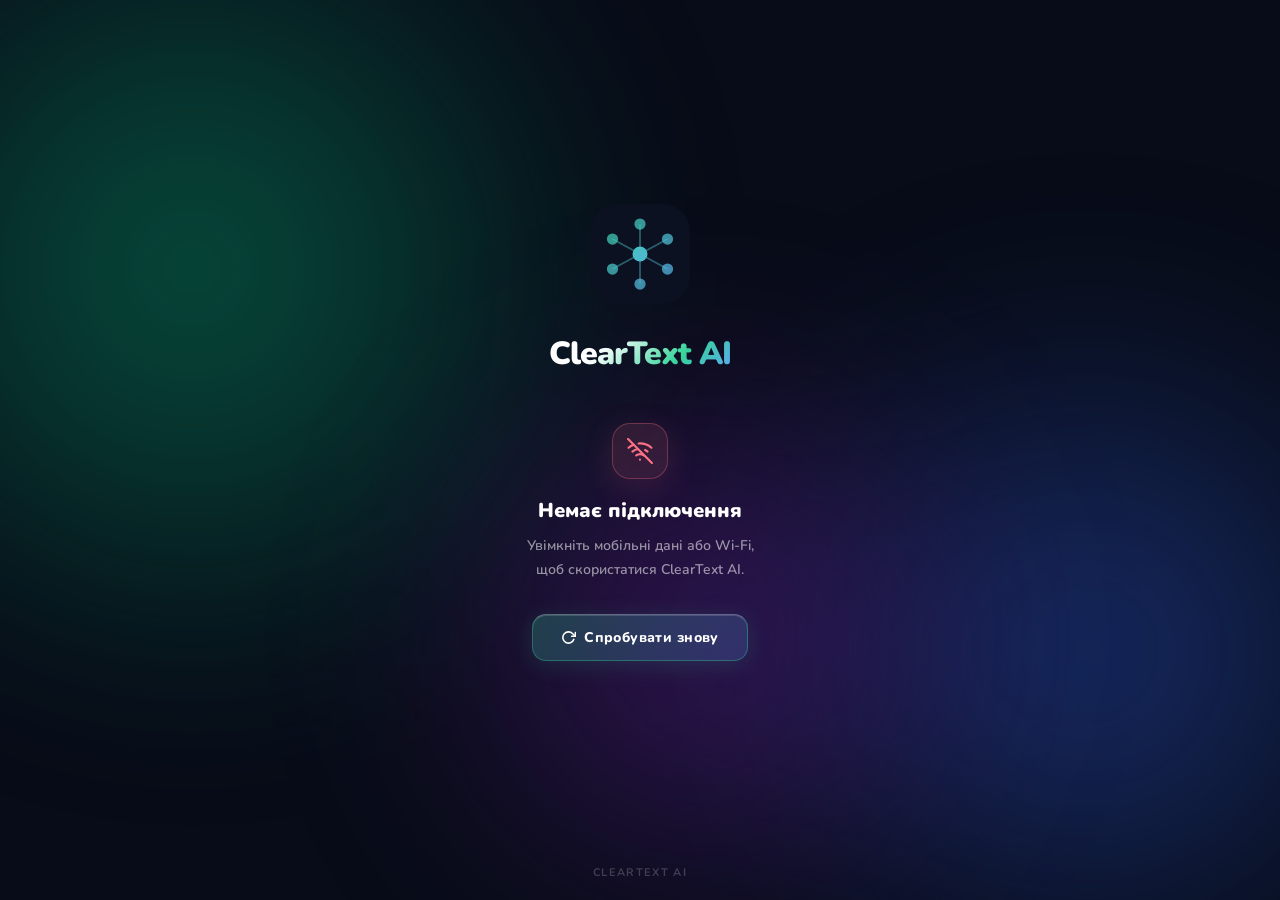
==== offline.html @ 0c7cde72 "Add files via upload" ====
<!DOCTYPE html>
<html lang="uk">
<head>
<meta charset="UTF-8">
<meta name="viewport" content="width=device-width, initial-scale=1.0, viewport-fit=cover">
<meta name="apple-mobile-web-app-capable" content="yes">
<meta name="mobile-web-app-capable" content="yes">
<meta name="apple-mobile-web-app-status-bar-style" content="black-translucent">
<meta name="theme-color" content="#080c18">
<title>ClearText AI — Офлайн</title>
<link href="https://fonts.googleapis.com/css2?family=Nunito:wght@400;600;700;800;900&display=swap" rel="stylesheet">
<style>
*, *::before, *::after { box-sizing: border-box; margin: 0; padding: 0; }

:root {
  --safe-top: env(safe-area-inset-top, 0px);
  --safe-bottom: env(safe-area-inset-bottom, 0px);
}

html, body {
  height: 100%;
  height: 100dvh;
}

body {
  font-family: 'Nunito', sans-serif;
  background: #080c18;
  color: #fff;
  min-height: 100dvh;
  overflow: hidden;
  position: relative;
  display: flex;
  flex-direction: column;
  align-items: center;
  justify-content: center;
}

/* Animated background orbs */
.bg-mesh { position: fixed; inset: 0; z-index: 0; pointer-events: none; overflow: hidden; }
.bg-orb { position: absolute; border-radius: 50%; filter: blur(90px); }
.bg-orb:nth-child(1) {
  width: 70vw; height: 70vw;
  background: radial-gradient(circle, #065f46, transparent 70%);
  top: -20%; left: -20%; opacity: 0.85;
  animation: o1 22s ease-in-out infinite alternate;
}
.bg-orb:nth-child(2) {
  width: 60vw; height: 60vw;
  background: radial-gradient(circle, #1e3a8a, transparent 70%);
  bottom: -15%; right: -15%; opacity: 0.75;
  animation: o2 18s ease-in-out infinite alternate;
}
.bg-orb:nth-child(3) {
  width: 50vw; height: 50vw;
  background: radial-gradient(circle, #581c87, transparent 70%);
  top: 35%; left: 30%; opacity: 0.6;
  animation: o1 14s ease-in-out infinite alternate-reverse;
}
@keyframes o1 { 0%{transform:translate(0,0) scale(1)} 100%{transform:translate(5vw,-4vh) scale(1.08)} }
@keyframes o2 { 0%{transform:translate(0,0) scale(1)} 100%{transform:translate(-4vw,5vh) scale(0.92)} }

/* Main content */
.content {
  position: relative;
  z-index: 10;
  display: flex;
  flex-direction: column;
  align-items: center;
  justify-content: center;
  flex: 1;
  padding: calc(var(--safe-top) + 24px) 32px calc(var(--safe-bottom) + 24px);
  text-align: center;
  animation: fadeIn 0.8s ease forwards;
}

@keyframes fadeIn {
  from { opacity: 0; transform: translateY(16px); }
  to   { opacity: 1; transform: translateY(0); }
}

/* Logo */
.logo-wrap {
  width: 100px; height: 100px;
  margin: 0 auto 28px;
  animation: pulse 3s ease-in-out infinite;
}
@keyframes pulse {
  0%, 100% { transform: scale(1); filter: drop-shadow(0 0 20px rgba(52,211,153,0.4)); }
  50%       { transform: scale(1.04); filter: drop-shadow(0 0 36px rgba(52,211,153,0.7)); }
}

.app-name {
  font-size: 32px;
  font-weight: 900;
  letter-spacing: -0.03em;
  background: linear-gradient(135deg, #fff 30%, #34d399 70%, #60a5fa);
  -webkit-background-clip: text;
  -webkit-text-fill-color: transparent;
  background-clip: text;
  margin-bottom: 48px;
}

/* Offline icon */
.offline-icon {
  width: 56px; height: 56px;
  background: rgba(251,113,133,0.12);
  border: 1px solid rgba(251,113,133,0.3);
  border-radius: 18px;
  display: flex; align-items: center; justify-content: center;
  margin: 0 auto 18px;
  box-shadow: 0 8px 32px rgba(251,113,133,0.15);
}

.offline-title {
  font-size: 20px;
  font-weight: 900;
  color: #fff;
  margin-bottom: 10px;
}

.offline-text {
  font-size: 14px;
  font-weight: 600;
  color: rgba(255,255,255,0.55);
  line-height: 1.7;
  max-width: 280px;
  margin: 0 auto 32px;
}

/* Retry button */
.btn-retry {
  display: inline-flex;
  align-items: center;
  gap: 8px;
  padding: 13px 28px;
  background: linear-gradient(135deg, rgba(52,211,153,0.25), rgba(96,165,250,0.2));
  border: 1px solid rgba(52,211,153,0.35);
  border-top: 1px solid rgba(255,255,255,0.25);
  border-radius: 14px;
  color: #fff;
  font-family: 'Nunito', sans-serif;
  font-size: 14px;
  font-weight: 800;
  cursor: pointer;
  letter-spacing: 0.03em;
  backdrop-filter: blur(20px);
  box-shadow: 0 4px 24px rgba(52,211,153,0.15), inset 0 1px 0 rgba(255,255,255,0.15);
  transition: all 0.2s;
  text-decoration: none;
}
.btn-retry:hover { transform: translateY(-1px); box-shadow: 0 8px 32px rgba(52,211,153,0.25); }
.btn-retry:active { transform: scale(0.97); }

/* Footer */
.footer {
  position: relative;
  z-index: 10;
  padding-bottom: calc(var(--safe-bottom) + 20px);
  font-size: 11px;
  font-weight: 700;
  letter-spacing: 0.12em;
  text-transform: uppercase;
  color: rgba(255,255,255,0.2);
}
</style>
</head>
<body>

<div class="bg-mesh">
  <div class="bg-orb"></div>
  <div class="bg-orb"></div>
  <div class="bg-orb"></div>
</div>

<div class="content">

  <!-- Logo -->
  <div class="logo-wrap">
    <svg width="100" height="100" viewBox="0 0 80 80" fill="none" xmlns="http://www.w3.org/2000/svg">
      <defs>
        <linearGradient id="lg" x1="0" y1="0" x2="80" y2="80" gradientUnits="userSpaceOnUse">
          <stop offset="0%" stop-color="#34d399"/>
          <stop offset="100%" stop-color="#60a5fa"/>
        </linearGradient>
      </defs>
      <rect width="80" height="80" rx="22" fill="#0b1120"/>
      <circle cx="40" cy="40" r="6"   fill="url(#lg)"/>
      <circle cx="40" cy="16"  r="4.5" fill="url(#lg)" opacity=".75"/>
      <circle cx="62" cy="28"  r="4.5" fill="url(#lg)" opacity=".75"/>
      <circle cx="62" cy="52"  r="4.5" fill="url(#lg)" opacity=".75"/>
      <circle cx="40" cy="64"  r="4.5" fill="url(#lg)" opacity=".75"/>
      <circle cx="18" cy="52"  r="4.5" fill="url(#lg)" opacity=".75"/>
      <circle cx="18" cy="28"  r="4.5" fill="url(#lg)" opacity=".75"/>
      <line x1="40" y1="40" x2="40"  y2="16"  stroke="url(#lg)" stroke-width="1.4" stroke-opacity=".45"/>
      <line x1="40" y1="40" x2="62"  y2="28"  stroke="url(#lg)" stroke-width="1.4" stroke-opacity=".45"/>
      <line x1="40" y1="40" x2="62"  y2="52"  stroke="url(#lg)" stroke-width="1.4" stroke-opacity=".45"/>
      <line x1="40" y1="40" x2="40"  y2="64"  stroke="url(#lg)" stroke-width="1.4" stroke-opacity=".45"/>
      <line x1="40" y1="40" x2="18"  y2="52"  stroke="url(#lg)" stroke-width="1.4" stroke-opacity=".45"/>
      <line x1="40" y1="40" x2="18"  y2="28"  stroke="url(#lg)" stroke-width="1.4" stroke-opacity=".45"/>
    </svg>
  </div>

  <div class="app-name">ClearText AI</div>

  <!-- Offline message -->
  <div class="offline-icon">
    <svg width="26" height="26" viewBox="0 0 24 24" fill="none" stroke="#fb7185" stroke-width="2" stroke-linecap="round" stroke-linejoin="round">
      <line x1="1" y1="1" x2="23" y2="23"/>
      <path d="M16.72 11.06A10.94 10.94 0 0 1 19 12.55"/>
      <path d="M5 12.55a10.94 10.94 0 0 1 5.17-2.39"/>
      <path d="M10.71 5.05A16 16 0 0 1 22.56 9"/>
      <path d="M1.42 9a15.91 15.91 0 0 1 4.7-2.88"/>
      <path d="M8.53 16.11a6 6 0 0 1 6.95 0"/>
      <line x1="12" y1="20" x2="12.01" y2="20"/>
    </svg>
  </div>

  <div class="offline-title">Немає підключення</div>
  <div class="offline-text">
    Увімкніть мобільні дані або Wi-Fi,<br>щоб скористатися ClearText AI.
  </div>

  <a class="btn-retry" href="/">
    <svg width="15" height="15" viewBox="0 0 24 24" fill="none" stroke="currentColor" stroke-width="2.5" stroke-linecap="round" stroke-linejoin="round">
      <polyline points="23 4 23 10 17 10"/>
      <path d="M20.49 15a9 9 0 1 1-2.12-9.36L23 10"/>
    </svg>
    Спробувати знову
  </a>

</div>

<div class="footer">ClearText AI</div>

</body>
</html>
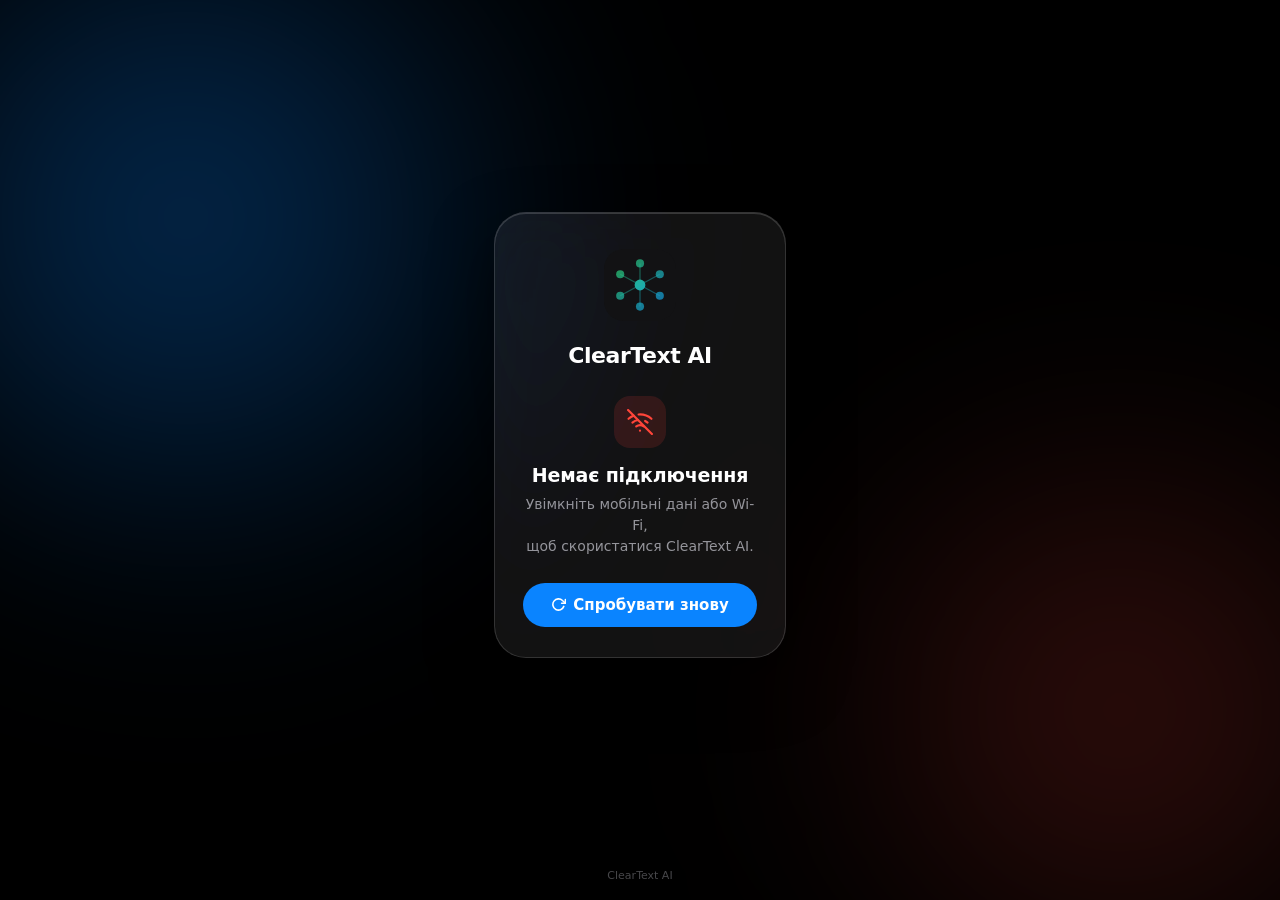
==== commit 7c4198f4: "Add files via upload" ====
--- a/offline.html
+++ b/offline.html
@@ -6,25 +6,22 @@
 <meta name="apple-mobile-web-app-capable" content="yes">
 <meta name="mobile-web-app-capable" content="yes">
 <meta name="apple-mobile-web-app-status-bar-style" content="black-translucent">
-<meta name="theme-color" content="#080c18">
+<meta name="theme-color" content="#000000">
 <title>ClearText AI — Офлайн</title>
-<link href="https://fonts.googleapis.com/css2?family=Nunito:wght@400;600;700;800;900&display=swap" rel="stylesheet">
 <style>
-*, *::before, *::after { box-sizing: border-box; margin: 0; padding: 0; }
+*, *::before, *::after { box-sizing: border-box; margin: 0; padding: 0; -webkit-tap-highlight-color: transparent; }
 
 :root {
   --safe-top: env(safe-area-inset-top, 0px);
   --safe-bottom: env(safe-area-inset-bottom, 0px);
-}
-
-html, body {
-  height: 100%;
-  height: 100dvh;
-}
+  color-scheme: dark;
+}
+
+html, body { height: 100%; height: 100dvh; }
 
 body {
-  font-family: 'Nunito', sans-serif;
-  background: #080c18;
+  font-family: -apple-system, BlinkMacSystemFont, "SF Pro Text", system-ui, sans-serif;
+  background: #000;
   color: #fff;
   min-height: 100dvh;
   overflow: hidden;
@@ -35,29 +32,23 @@
   justify-content: center;
 }
 
-/* Animated background orbs */
+/* Soft depth field behind the glass card — quiet, not decorative confetti */
 .bg-mesh { position: fixed; inset: 0; z-index: 0; pointer-events: none; overflow: hidden; }
-.bg-orb { position: absolute; border-radius: 50%; filter: blur(90px); }
+.bg-orb { position: absolute; border-radius: 50%; filter: blur(100px); }
 .bg-orb:nth-child(1) {
-  width: 70vw; height: 70vw;
-  background: radial-gradient(circle, #065f46, transparent 70%);
-  top: -20%; left: -20%; opacity: 0.85;
-  animation: o1 22s ease-in-out infinite alternate;
+  width: 65vw; height: 65vw;
+  background: radial-gradient(circle, rgba(10,132,255,0.35), transparent 70%);
+  top: -22%; left: -18%;
+  animation: drift 24s ease-in-out infinite alternate;
 }
 .bg-orb:nth-child(2) {
-  width: 60vw; height: 60vw;
-  background: radial-gradient(circle, #1e3a8a, transparent 70%);
-  bottom: -15%; right: -15%; opacity: 0.75;
-  animation: o2 18s ease-in-out infinite alternate;
-}
-.bg-orb:nth-child(3) {
-  width: 50vw; height: 50vw;
-  background: radial-gradient(circle, #581c87, transparent 70%);
-  top: 35%; left: 30%; opacity: 0.6;
-  animation: o1 14s ease-in-out infinite alternate-reverse;
-}
-@keyframes o1 { 0%{transform:translate(0,0) scale(1)} 100%{transform:translate(5vw,-4vh) scale(1.08)} }
-@keyframes o2 { 0%{transform:translate(0,0) scale(1)} 100%{transform:translate(-4vw,5vh) scale(0.92)} }
+  width: 55vw; height: 55vw;
+  background: radial-gradient(circle, rgba(255,69,58,0.22), transparent 70%);
+  bottom: -18%; right: -15%;
+  animation: drift 19s ease-in-out infinite alternate-reverse;
+}
+.bg-orb:nth-child(3) { display: none; }
+@keyframes drift { 0%{transform:translate(0,0) scale(1)} 100%{transform:translate(4vw,-3vh) scale(1.07)} }
 
 /* Main content */
 .content {
@@ -66,101 +57,92 @@
   display: flex;
   flex-direction: column;
   align-items: center;
+  flex: 1;
   justify-content: center;
-  flex: 1;
-  padding: calc(var(--safe-top) + 24px) 32px calc(var(--safe-bottom) + 24px);
+  width: 100%;
+  max-width: 340px;
+  padding: calc(var(--safe-top) + 24px) 24px calc(var(--safe-bottom) + 24px);
+  animation: cardIn 0.5s cubic-bezier(0.2,0.9,0.3,1.1) forwards;
+}
+@keyframes cardIn { from { opacity: 0; transform: translateY(10px) scale(0.98); } to { opacity: 1; transform: translateY(0) scale(1); } }
+
+.panel {
+  width: 100%;
   text-align: center;
-  animation: fadeIn 0.8s ease forwards;
-}
-
-@keyframes fadeIn {
-  from { opacity: 0; transform: translateY(16px); }
-  to   { opacity: 1; transform: translateY(0); }
+  padding: 36px 28px 30px;
+  border-radius: 32px;
+  background: rgba(255,255,255,0.07);
+  backdrop-filter: blur(40px) saturate(180%);
+  -webkit-backdrop-filter: blur(40px) saturate(180%);
+  border: 1px solid rgba(255,255,255,0.14);
+  box-shadow: 0 24px 60px rgba(0,0,0,0.5), inset 0 1px 0 rgba(255,255,255,0.16);
 }
 
 /* Logo */
-.logo-wrap {
-  width: 100px; height: 100px;
-  margin: 0 auto 28px;
-  animation: pulse 3s ease-in-out infinite;
-}
-@keyframes pulse {
-  0%, 100% { transform: scale(1); filter: drop-shadow(0 0 20px rgba(52,211,153,0.4)); }
-  50%       { transform: scale(1.04); filter: drop-shadow(0 0 36px rgba(52,211,153,0.7)); }
-}
+.logo-wrap { width: 72px; height: 72px; margin: 0 auto 22px; }
 
 .app-name {
-  font-size: 32px;
-  font-weight: 900;
-  letter-spacing: -0.03em;
-  background: linear-gradient(135deg, #fff 30%, #34d399 70%, #60a5fa);
-  -webkit-background-clip: text;
-  -webkit-text-fill-color: transparent;
-  background-clip: text;
-  margin-bottom: 48px;
+  font-size: 22px;
+  font-weight: 700;
+  letter-spacing: -0.02em;
+  color: #fff;
+  margin-bottom: 28px;
 }
 
 /* Offline icon */
 .offline-icon {
-  width: 56px; height: 56px;
-  background: rgba(251,113,133,0.12);
-  border: 1px solid rgba(251,113,133,0.3);
-  border-radius: 18px;
+  width: 52px; height: 52px;
+  background: rgba(255,69,58,0.14);
+  border-radius: 16px;
   display: flex; align-items: center; justify-content: center;
-  margin: 0 auto 18px;
-  box-shadow: 0 8px 32px rgba(251,113,133,0.15);
+  margin: 0 auto 16px;
 }
 
 .offline-title {
-  font-size: 20px;
-  font-weight: 900;
-  color: #fff;
-  margin-bottom: 10px;
+  font-size: 19px;
+  font-weight: 700;
+  letter-spacing: -0.01em;
+  color: #fff;
+  margin-bottom: 8px;
 }
 
 .offline-text {
   font-size: 14px;
-  font-weight: 600;
-  color: rgba(255,255,255,0.55);
-  line-height: 1.7;
-  max-width: 280px;
-  margin: 0 auto 32px;
-}
-
-/* Retry button */
+  font-weight: 400;
+  color: rgba(235,235,245,0.6);
+  line-height: 1.5;
+  margin: 0 auto 26px;
+}
+
+/* Retry button — iOS filled capsule */
 .btn-retry {
   display: inline-flex;
   align-items: center;
-  gap: 8px;
-  padding: 13px 28px;
-  background: linear-gradient(135deg, rgba(52,211,153,0.25), rgba(96,165,250,0.2));
-  border: 1px solid rgba(52,211,153,0.35);
-  border-top: 1px solid rgba(255,255,255,0.25);
-  border-radius: 14px;
-  color: #fff;
-  font-family: 'Nunito', sans-serif;
-  font-size: 14px;
-  font-weight: 800;
+  justify-content: center;
+  gap: 7px;
+  width: 100%;
+  padding: 13px 24px;
+  background: #0A84FF;
+  border: none;
+  border-radius: 980px;
+  color: #fff;
+  font-family: inherit;
+  font-size: 15px;
+  font-weight: 600;
   cursor: pointer;
-  letter-spacing: 0.03em;
-  backdrop-filter: blur(20px);
-  box-shadow: 0 4px 24px rgba(52,211,153,0.15), inset 0 1px 0 rgba(255,255,255,0.15);
-  transition: all 0.2s;
+  transition: transform 0.15s, opacity 0.15s;
   text-decoration: none;
 }
-.btn-retry:hover { transform: translateY(-1px); box-shadow: 0 8px 32px rgba(52,211,153,0.25); }
-.btn-retry:active { transform: scale(0.97); }
+.btn-retry:active { transform: scale(0.97); opacity: 0.85; }
 
 /* Footer */
 .footer {
   position: relative;
   z-index: 10;
-  padding-bottom: calc(var(--safe-bottom) + 20px);
+  padding-bottom: calc(var(--safe-bottom) + 18px);
   font-size: 11px;
-  font-weight: 700;
-  letter-spacing: 0.12em;
-  text-transform: uppercase;
-  color: rgba(255,255,255,0.2);
+  font-weight: 500;
+  color: rgba(235,235,245,0.3);
 }
 </style>
 </head>
@@ -169,21 +151,21 @@
 <div class="bg-mesh">
   <div class="bg-orb"></div>
   <div class="bg-orb"></div>
-  <div class="bg-orb"></div>
 </div>
 
 <div class="content">
+<div class="panel">
 
   <!-- Logo -->
   <div class="logo-wrap">
-    <svg width="100" height="100" viewBox="0 0 80 80" fill="none" xmlns="http://www.w3.org/2000/svg">
+    <svg width="72" height="72" viewBox="0 0 80 80" fill="none" xmlns="http://www.w3.org/2000/svg">
       <defs>
         <linearGradient id="lg" x1="0" y1="0" x2="80" y2="80" gradientUnits="userSpaceOnUse">
-          <stop offset="0%" stop-color="#34d399"/>
-          <stop offset="100%" stop-color="#60a5fa"/>
+          <stop offset="0%" stop-color="#32D74B"/>
+          <stop offset="100%" stop-color="#0A84FF"/>
         </linearGradient>
       </defs>
-      <rect width="80" height="80" rx="22" fill="#0b1120"/>
+      <rect width="80" height="80" rx="22" fill="#121214"/>
       <circle cx="40" cy="40" r="6"   fill="url(#lg)"/>
       <circle cx="40" cy="16"  r="4.5" fill="url(#lg)" opacity=".75"/>
       <circle cx="62" cy="28"  r="4.5" fill="url(#lg)" opacity=".75"/>
@@ -204,7 +186,7 @@
 
   <!-- Offline message -->
   <div class="offline-icon">
-    <svg width="26" height="26" viewBox="0 0 24 24" fill="none" stroke="#fb7185" stroke-width="2" stroke-linecap="round" stroke-linejoin="round">
+    <svg width="26" height="26" viewBox="0 0 24 24" fill="none" stroke="#FF453A" stroke-width="2" stroke-linecap="round" stroke-linejoin="round">
       <line x1="1" y1="1" x2="23" y2="23"/>
       <path d="M16.72 11.06A10.94 10.94 0 0 1 19 12.55"/>
       <path d="M5 12.55a10.94 10.94 0 0 1 5.17-2.39"/>
@@ -229,6 +211,7 @@
   </a>
 
 </div>
+</div>
 
 <div class="footer">ClearText AI</div>
 
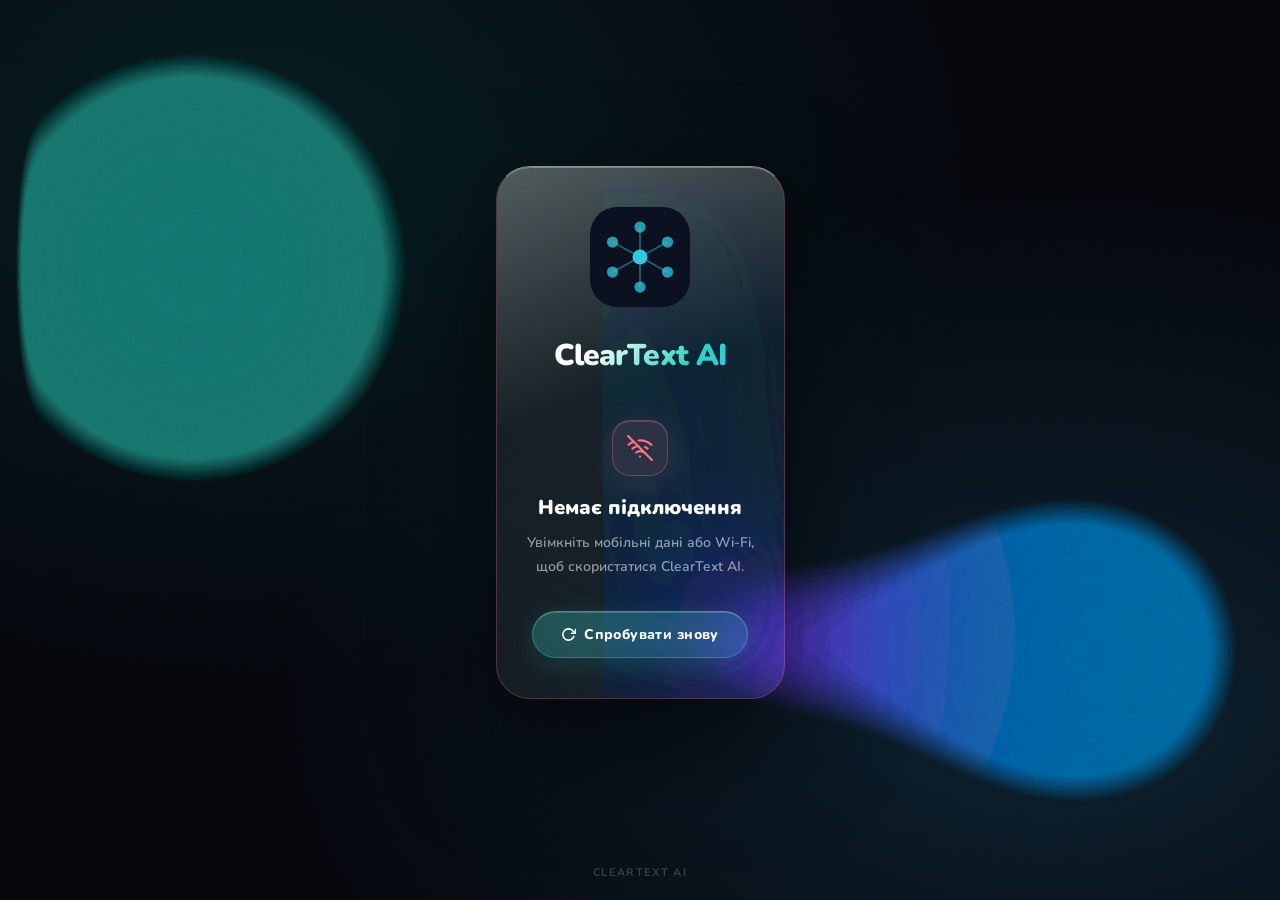
==== commit 4bce71c8: "Add files via upload" ====
--- a/offline.html
+++ b/offline.html
@@ -6,22 +6,25 @@
 <meta name="apple-mobile-web-app-capable" content="yes">
 <meta name="mobile-web-app-capable" content="yes">
 <meta name="apple-mobile-web-app-status-bar-style" content="black-translucent">
-<meta name="theme-color" content="#000000">
+<meta name="theme-color" content="#05070d">
 <title>ClearText AI — Офлайн</title>
+<link href="https://fonts.googleapis.com/css2?family=Nunito:wght@400;600;700;800;900&display=swap" rel="stylesheet">
 <style>
-*, *::before, *::after { box-sizing: border-box; margin: 0; padding: 0; -webkit-tap-highlight-color: transparent; }
+*, *::before, *::after { box-sizing: border-box; margin: 0; padding: 0; }
 
 :root {
   --safe-top: env(safe-area-inset-top, 0px);
   --safe-bottom: env(safe-area-inset-bottom, 0px);
-  color-scheme: dark;
 }
 
 html, body { height: 100%; height: 100dvh; }
 
 body {
-  font-family: -apple-system, BlinkMacSystemFont, "SF Pro Text", system-ui, sans-serif;
-  background: #000;
+  font-family: 'Nunito', sans-serif;
+  background: #05070d;
+  background-image:
+    radial-gradient(ellipse at 20% 18%, rgba(13,148,136,0.16) 0%, transparent 50%),
+    radial-gradient(ellipse at 82% 78%, rgba(56,189,248,0.14) 0%, transparent 52%);
   color: #fff;
   min-height: 100dvh;
   overflow: hidden;
@@ -32,23 +35,43 @@
   justify-content: center;
 }
 
-/* Soft depth field behind the glass card — quiet, not decorative confetti */
-.bg-mesh { position: fixed; inset: 0; z-index: 0; pointer-events: none; overflow: hidden; }
-.bg-orb { position: absolute; border-radius: 50%; filter: blur(100px); }
+.grain {
+  position: fixed; inset: 0; z-index: 1; pointer-events: none;
+  opacity: 0.05; mix-blend-mode: overlay;
+  background-image: url("data:image/svg+xml,%3Csvg xmlns='http://www.w3.org/2000/svg' width='120' height='120'%3E%3Cfilter id='n'%3E%3CfeTurbulence type='fractalNoise' baseFrequency='0.9' numOctaves='2' stitchTiles='stitch'/%3E%3C/filter%3E%3Crect width='100%25' height='100%25' filter='url(%23n)'/%3E%3C/svg%3E");
+}
+
+/* Fluid animated background */
+.bg-mesh { position: fixed; inset: 0; z-index: 0; pointer-events: none; overflow: hidden; filter: url(#goo); }
+.bg-orb { position: absolute; border-radius: 46% 54% 62% 38% / 48% 42% 58% 52%; filter: blur(90px); }
 .bg-orb:nth-child(1) {
-  width: 65vw; height: 65vw;
-  background: radial-gradient(circle, rgba(10,132,255,0.35), transparent 70%);
-  top: -22%; left: -18%;
-  animation: drift 24s ease-in-out infinite alternate;
+  width: 70vw; height: 70vw;
+  background: radial-gradient(circle, #0f766e, transparent 70%);
+  top: -20%; left: -20%; opacity: 0.88;
+  animation: liquid1 22s ease-in-out infinite alternate;
 }
 .bg-orb:nth-child(2) {
-  width: 55vw; height: 55vw;
-  background: radial-gradient(circle, rgba(255,69,58,0.22), transparent 70%);
-  bottom: -18%; right: -15%;
-  animation: drift 19s ease-in-out infinite alternate-reverse;
-}
-.bg-orb:nth-child(3) { display: none; }
-@keyframes drift { 0%{transform:translate(0,0) scale(1)} 100%{transform:translate(4vw,-3vh) scale(1.07)} }
+  width: 60vw; height: 60vw;
+  background: radial-gradient(circle, #0369a1, transparent 70%);
+  bottom: -15%; right: -15%; opacity: 0.78;
+  animation: liquid2 18s ease-in-out infinite alternate;
+}
+.bg-orb:nth-child(3) {
+  width: 50vw; height: 50vw;
+  background: radial-gradient(circle, #6d28d9, transparent 70%);
+  top: 35%; left: 30%; opacity: 0.6;
+  animation: liquid1 14s ease-in-out infinite alternate-reverse;
+}
+@keyframes liquid1 {
+  0%   { transform: translate(0,0) scale(1) rotate(0deg); border-radius: 46% 54% 62% 38% / 48% 42% 58% 52%; }
+  50%  { transform: translate(6vw,-5vh) scale(1.1) rotate(8deg); border-radius: 58% 42% 40% 60% / 60% 55% 45% 40%; }
+  100% { transform: translate(-3vw,4vh) scale(0.96) rotate(-4deg); border-radius: 42% 58% 55% 45% / 44% 50% 50% 56%; }
+}
+@keyframes liquid2 {
+  0%   { transform: translate(0,0) scale(1) rotate(0deg); border-radius: 54% 46% 38% 62% / 50% 60% 40% 50%; }
+  50%  { transform: translate(-5vw,6vh) scale(0.9) rotate(-10deg); border-radius: 40% 60% 55% 45% / 42% 48% 52% 58%; }
+  100% { transform: translate(4vw,-4vh) scale(1.08) rotate(6deg); border-radius: 60% 40% 45% 55% / 55% 50% 50% 45%; }
+}
 
 /* Main content */
 .content {
@@ -57,160 +80,208 @@
   display: flex;
   flex-direction: column;
   align-items: center;
+  justify-content: center;
   flex: 1;
-  justify-content: center;
+  padding: calc(var(--safe-top) + 24px) 32px calc(var(--safe-bottom) + 24px);
+  text-align: center;
+  animation: cardIn 0.7s cubic-bezier(0.22,1,0.36,1) forwards;
+}
+
+@keyframes cardIn {
+  from { opacity: 0; transform: translateY(24px) scale(0.96); }
+  to   { opacity: 1; transform: translateY(0) scale(1); }
+}
+
+/* Liquid glass card wrapping the whole message */
+.glass-card {
   width: 100%;
-  max-width: 340px;
-  padding: calc(var(--safe-top) + 24px) 24px calc(var(--safe-bottom) + 24px);
-  animation: cardIn 0.5s cubic-bezier(0.2,0.9,0.3,1.1) forwards;
-}
-@keyframes cardIn { from { opacity: 0; transform: translateY(10px) scale(0.98); } to { opacity: 1; transform: translateY(0) scale(1); } }
-
-.panel {
-  width: 100%;
-  text-align: center;
-  padding: 36px 28px 30px;
-  border-radius: 32px;
-  background: rgba(255,255,255,0.07);
-  backdrop-filter: blur(40px) saturate(180%);
-  -webkit-backdrop-filter: blur(40px) saturate(180%);
-  border: 1px solid rgba(255,255,255,0.14);
-  box-shadow: 0 24px 60px rgba(0,0,0,0.5), inset 0 1px 0 rgba(255,255,255,0.16);
-}
-
-/* Logo */
-.logo-wrap { width: 72px; height: 72px; margin: 0 auto 22px; }
+  max-width: 360px;
+  background: rgba(255,255,255,0.06);
+  backdrop-filter: blur(70px) saturate(230%) brightness(1.18) url(#liquid-glass);
+  -webkit-backdrop-filter: blur(70px) saturate(230%) brightness(1.18);
+  border: 1px solid rgba(251,113,133,0.28);
+  border-top: 1px solid rgba(255,255,255,0.5);
+  border-radius: 34px;
+  padding: 40px 30px;
+  box-shadow: 0 44px 110px rgba(0,0,0,0.55), inset 0 1px 0 rgba(255,255,255,0.3), inset 0 -1px 0 rgba(0,0,0,0.12);
+  position: relative;
+  overflow: hidden;
+}
+.glass-card::before {
+  content: '';
+  position: absolute; inset: 0; border-radius: inherit;
+  background: linear-gradient(160deg, rgba(255,255,255,0.26) 0%, transparent 42%);
+  pointer-events: none;
+}
+
+.logo-wrap {
+  width: 100px; height: 100px;
+  margin: 0 auto 28px;
+  animation: pulse 3s ease-in-out infinite;
+  position: relative; z-index: 2;
+}
+@keyframes pulse {
+  0%, 100% { transform: scale(1); filter: drop-shadow(0 0 20px rgba(45,212,191,0.4)); }
+  50%       { transform: scale(1.04); filter: drop-shadow(0 0 38px rgba(45,212,191,0.72)); }
+}
 
 .app-name {
-  font-size: 22px;
-  font-weight: 700;
-  letter-spacing: -0.02em;
+  font-size: 30px;
+  font-weight: 900;
+  letter-spacing: -0.03em;
+  background: linear-gradient(135deg, #fff 30%, #2dd4bf 70%, #38bdf8);
+  -webkit-background-clip: text;
+  -webkit-text-fill-color: transparent;
+  background-clip: text;
+  margin-bottom: 44px;
+  position: relative; z-index: 2;
+}
+
+.offline-icon {
+  width: 56px; height: 56px;
+  background: rgba(251,113,133,0.12);
+  border: 1px solid rgba(251,113,133,0.32);
+  border-radius: 18px;
+  display: flex; align-items: center; justify-content: center;
+  margin: 0 auto 18px;
+  box-shadow: 0 8px 32px rgba(251,113,133,0.16), inset 0 1px 0 rgba(255,255,255,0.15);
+  position: relative; z-index: 2;
+}
+
+.offline-title {
+  font-size: 20px;
+  font-weight: 900;
   color: #fff;
-  margin-bottom: 28px;
-}
-
-/* Offline icon */
-.offline-icon {
-  width: 52px; height: 52px;
-  background: rgba(255,69,58,0.14);
-  border-radius: 16px;
-  display: flex; align-items: center; justify-content: center;
-  margin: 0 auto 16px;
-}
-
-.offline-title {
-  font-size: 19px;
-  font-weight: 700;
-  letter-spacing: -0.01em;
-  color: #fff;
-  margin-bottom: 8px;
+  margin-bottom: 10px;
+  position: relative; z-index: 2;
 }
 
 .offline-text {
   font-size: 14px;
-  font-weight: 400;
-  color: rgba(235,235,245,0.6);
-  line-height: 1.5;
-  margin: 0 auto 26px;
-}
-
-/* Retry button — iOS filled capsule */
+  font-weight: 600;
+  color: rgba(255,255,255,0.55);
+  line-height: 1.7;
+  max-width: 280px;
+  margin: 0 auto 32px;
+  position: relative; z-index: 2;
+}
+
 .btn-retry {
   display: inline-flex;
   align-items: center;
-  justify-content: center;
-  gap: 7px;
-  width: 100%;
-  padding: 13px 24px;
-  background: #0A84FF;
-  border: none;
-  border-radius: 980px;
+  gap: 8px;
+  padding: 13px 28px;
+  background: linear-gradient(135deg, rgba(45,212,191,0.28), rgba(56,189,248,0.22));
+  border: 1px solid rgba(45,212,191,0.38);
+  border-top: 1px solid rgba(255,255,255,0.28);
+  border-radius: 999px;
   color: #fff;
-  font-family: inherit;
-  font-size: 15px;
-  font-weight: 600;
+  font-family: 'Nunito', sans-serif;
+  font-size: 14px;
+  font-weight: 800;
   cursor: pointer;
-  transition: transform 0.15s, opacity 0.15s;
+  letter-spacing: 0.03em;
+  backdrop-filter: blur(24px);
+  box-shadow: 0 6px 28px rgba(45,212,191,0.18), inset 0 1px 0 rgba(255,255,255,0.18);
+  transition: all 0.25s cubic-bezier(0.22,1,0.36,1);
   text-decoration: none;
-}
-.btn-retry:active { transform: scale(0.97); opacity: 0.85; }
-
-/* Footer */
+  position: relative; z-index: 2;
+}
+.btn-retry:hover { transform: translateY(-2px); box-shadow: 0 10px 36px rgba(45,212,191,0.3); }
+.btn-retry:active { transform: scale(0.97); }
+
 .footer {
   position: relative;
   z-index: 10;
-  padding-bottom: calc(var(--safe-bottom) + 18px);
+  padding-bottom: calc(var(--safe-bottom) + 20px);
   font-size: 11px;
-  font-weight: 500;
-  color: rgba(235,235,245,0.3);
+  font-weight: 700;
+  letter-spacing: 0.12em;
+  text-transform: uppercase;
+  color: rgba(255,255,255,0.2);
 }
 </style>
 </head>
 <body>
 
+<svg width="0" height="0" style="position:absolute" aria-hidden="true">
+  <defs>
+    <filter id="liquid-glass" x="-20%" y="-20%" width="140%" height="140%">
+      <feTurbulence type="fractalNoise" baseFrequency="0.008 0.012" numOctaves="2" seed="7" result="noise"/>
+      <feGaussianBlur in="noise" stdDeviation="2" result="blurredNoise"/>
+      <feDisplacementMap in="SourceGraphic" in2="blurredNoise" scale="10" xChannelSelector="R" yChannelSelector="G"/>
+    </filter>
+    <filter id="goo">
+      <feGaussianBlur in="SourceGraphic" stdDeviation="16" result="blur"/>
+      <feColorMatrix in="blur" mode="matrix" values="1 0 0 0 0  0 1 0 0 0  0 0 1 0 0  0 0 0 24 -10" result="goo"/>
+    </filter>
+  </defs>
+</svg>
+
+<div class="grain"></div>
+
 <div class="bg-mesh">
   <div class="bg-orb"></div>
   <div class="bg-orb"></div>
+  <div class="bg-orb"></div>
 </div>
 
 <div class="content">
-<div class="panel">
-
-  <!-- Logo -->
-  <div class="logo-wrap">
-    <svg width="72" height="72" viewBox="0 0 80 80" fill="none" xmlns="http://www.w3.org/2000/svg">
-      <defs>
-        <linearGradient id="lg" x1="0" y1="0" x2="80" y2="80" gradientUnits="userSpaceOnUse">
-          <stop offset="0%" stop-color="#32D74B"/>
-          <stop offset="100%" stop-color="#0A84FF"/>
-        </linearGradient>
-      </defs>
-      <rect width="80" height="80" rx="22" fill="#121214"/>
-      <circle cx="40" cy="40" r="6"   fill="url(#lg)"/>
-      <circle cx="40" cy="16"  r="4.5" fill="url(#lg)" opacity=".75"/>
-      <circle cx="62" cy="28"  r="4.5" fill="url(#lg)" opacity=".75"/>
-      <circle cx="62" cy="52"  r="4.5" fill="url(#lg)" opacity=".75"/>
-      <circle cx="40" cy="64"  r="4.5" fill="url(#lg)" opacity=".75"/>
-      <circle cx="18" cy="52"  r="4.5" fill="url(#lg)" opacity=".75"/>
-      <circle cx="18" cy="28"  r="4.5" fill="url(#lg)" opacity=".75"/>
-      <line x1="40" y1="40" x2="40"  y2="16"  stroke="url(#lg)" stroke-width="1.4" stroke-opacity=".45"/>
-      <line x1="40" y1="40" x2="62"  y2="28"  stroke="url(#lg)" stroke-width="1.4" stroke-opacity=".45"/>
-      <line x1="40" y1="40" x2="62"  y2="52"  stroke="url(#lg)" stroke-width="1.4" stroke-opacity=".45"/>
-      <line x1="40" y1="40" x2="40"  y2="64"  stroke="url(#lg)" stroke-width="1.4" stroke-opacity=".45"/>
-      <line x1="40" y1="40" x2="18"  y2="52"  stroke="url(#lg)" stroke-width="1.4" stroke-opacity=".45"/>
-      <line x1="40" y1="40" x2="18"  y2="28"  stroke="url(#lg)" stroke-width="1.4" stroke-opacity=".45"/>
-    </svg>
+  <div class="glass-card">
+
+    <div class="logo-wrap">
+      <svg width="100" height="100" viewBox="0 0 80 80" fill="none" xmlns="http://www.w3.org/2000/svg">
+        <defs>
+          <linearGradient id="lg" x1="0" y1="0" x2="80" y2="80" gradientUnits="userSpaceOnUse">
+            <stop offset="0%" stop-color="#2dd4bf"/>
+            <stop offset="100%" stop-color="#38bdf8"/>
+          </linearGradient>
+        </defs>
+        <rect width="80" height="80" rx="22" fill="#0b1120"/>
+        <circle cx="40" cy="40" r="6"   fill="url(#lg)"/>
+        <circle cx="40" cy="16"  r="4.5" fill="url(#lg)" opacity=".75"/>
+        <circle cx="62" cy="28"  r="4.5" fill="url(#lg)" opacity=".75"/>
+        <circle cx="62" cy="52"  r="4.5" fill="url(#lg)" opacity=".75"/>
+        <circle cx="40" cy="64"  r="4.5" fill="url(#lg)" opacity=".75"/>
+        <circle cx="18" cy="52"  r="4.5" fill="url(#lg)" opacity=".75"/>
+        <circle cx="18" cy="28"  r="4.5" fill="url(#lg)" opacity=".75"/>
+        <line x1="40" y1="40" x2="40"  y2="16"  stroke="url(#lg)" stroke-width="1.4" stroke-opacity=".45"/>
+        <line x1="40" y1="40" x2="62"  y2="28"  stroke="url(#lg)" stroke-width="1.4" stroke-opacity=".45"/>
+        <line x1="40" y1="40" x2="62"  y2="52"  stroke="url(#lg)" stroke-width="1.4" stroke-opacity=".45"/>
+        <line x1="40" y1="40" x2="40"  y2="64"  stroke="url(#lg)" stroke-width="1.4" stroke-opacity=".45"/>
+        <line x1="40" y1="40" x2="18"  y2="52"  stroke="url(#lg)" stroke-width="1.4" stroke-opacity=".45"/>
+        <line x1="40" y1="40" x2="18"  y2="28"  stroke="url(#lg)" stroke-width="1.4" stroke-opacity=".45"/>
+      </svg>
+    </div>
+
+    <div class="app-name">ClearText AI</div>
+
+    <div class="offline-icon">
+      <svg width="26" height="26" viewBox="0 0 24 24" fill="none" stroke="#fb7185" stroke-width="2" stroke-linecap="round" stroke-linejoin="round">
+        <line x1="1" y1="1" x2="23" y2="23"/>
+        <path d="M16.72 11.06A10.94 10.94 0 0 1 19 12.55"/>
+        <path d="M5 12.55a10.94 10.94 0 0 1 5.17-2.39"/>
+        <path d="M10.71 5.05A16 16 0 0 1 22.56 9"/>
+        <path d="M1.42 9a15.91 15.91 0 0 1 4.7-2.88"/>
+        <path d="M8.53 16.11a6 6 0 0 1 6.95 0"/>
+        <line x1="12" y1="20" x2="12.01" y2="20"/>
+      </svg>
+    </div>
+
+    <div class="offline-title">Немає підключення</div>
+    <div class="offline-text">
+      Увімкніть мобільні дані або Wi-Fi,<br>щоб скористатися ClearText AI.
+    </div>
+
+    <a class="btn-retry" href="/">
+      <svg width="15" height="15" viewBox="0 0 24 24" fill="none" stroke="currentColor" stroke-width="2.5" stroke-linecap="round" stroke-linejoin="round">
+        <polyline points="23 4 23 10 17 10"/>
+        <path d="M20.49 15a9 9 0 1 1-2.12-9.36L23 10"/>
+      </svg>
+      Спробувати знову
+    </a>
+
   </div>
-
-  <div class="app-name">ClearText AI</div>
-
-  <!-- Offline message -->
-  <div class="offline-icon">
-    <svg width="26" height="26" viewBox="0 0 24 24" fill="none" stroke="#FF453A" stroke-width="2" stroke-linecap="round" stroke-linejoin="round">
-      <line x1="1" y1="1" x2="23" y2="23"/>
-      <path d="M16.72 11.06A10.94 10.94 0 0 1 19 12.55"/>
-      <path d="M5 12.55a10.94 10.94 0 0 1 5.17-2.39"/>
-      <path d="M10.71 5.05A16 16 0 0 1 22.56 9"/>
-      <path d="M1.42 9a15.91 15.91 0 0 1 4.7-2.88"/>
-      <path d="M8.53 16.11a6 6 0 0 1 6.95 0"/>
-      <line x1="12" y1="20" x2="12.01" y2="20"/>
-    </svg>
-  </div>
-
-  <div class="offline-title">Немає підключення</div>
-  <div class="offline-text">
-    Увімкніть мобільні дані або Wi-Fi,<br>щоб скористатися ClearText AI.
-  </div>
-
-  <a class="btn-retry" href="/">
-    <svg width="15" height="15" viewBox="0 0 24 24" fill="none" stroke="currentColor" stroke-width="2.5" stroke-linecap="round" stroke-linejoin="round">
-      <polyline points="23 4 23 10 17 10"/>
-      <path d="M20.49 15a9 9 0 1 1-2.12-9.36L23 10"/>
-    </svg>
-    Спробувати знову
-  </a>
-
-</div>
 </div>
 
 <div class="footer">ClearText AI</div>
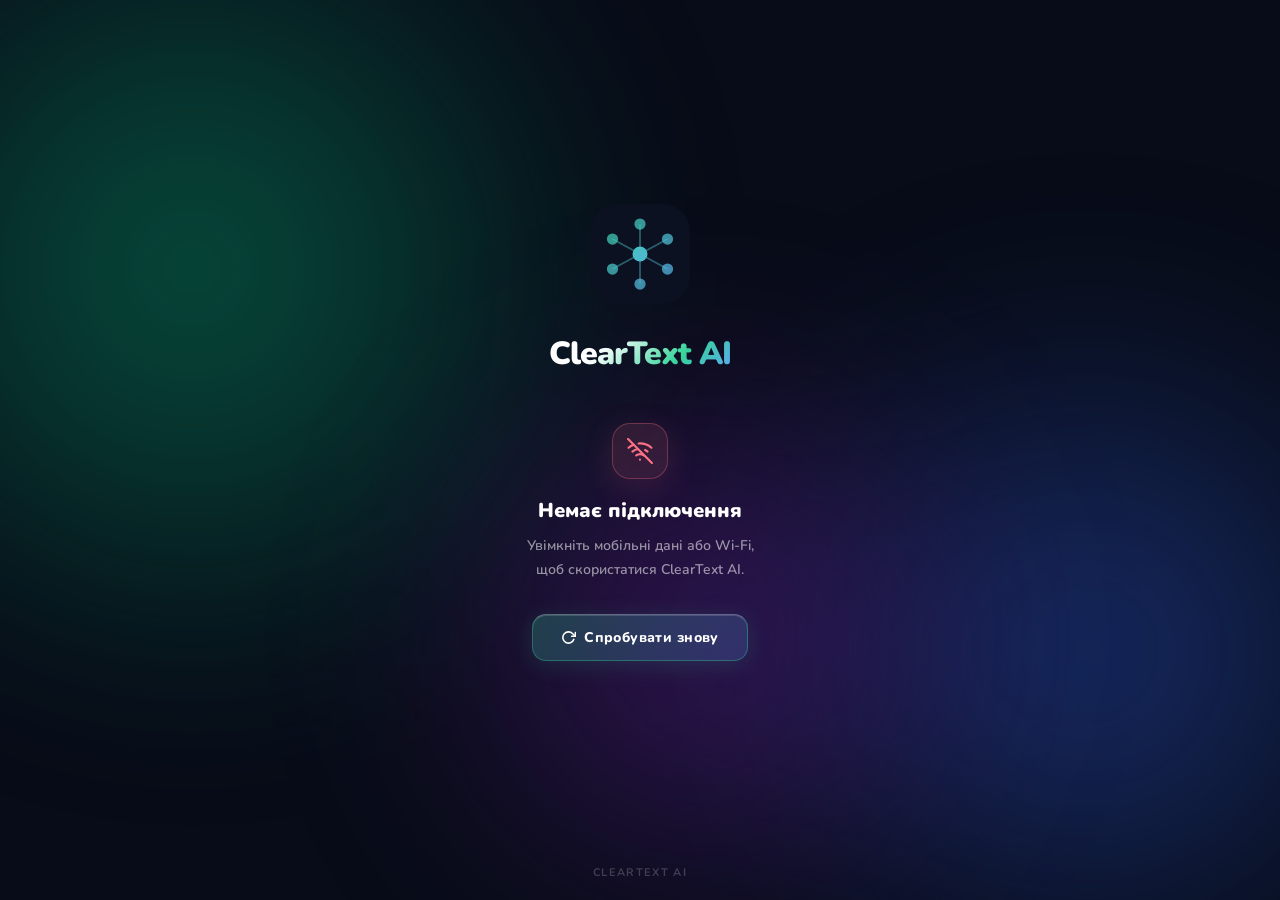
==== commit ea960a16: "Add files via upload" ====
--- a/offline.html
+++ b/offline.html
@@ -6,7 +6,7 @@
 <meta name="apple-mobile-web-app-capable" content="yes">
 <meta name="mobile-web-app-capable" content="yes">
 <meta name="apple-mobile-web-app-status-bar-style" content="black-translucent">
-<meta name="theme-color" content="#05070d">
+<meta name="theme-color" content="#080c18">
 <title>ClearText AI — Офлайн</title>
 <link href="https://fonts.googleapis.com/css2?family=Nunito:wght@400;600;700;800;900&display=swap" rel="stylesheet">
 <style>
@@ -17,14 +17,14 @@
   --safe-bottom: env(safe-area-inset-bottom, 0px);
 }
 
-html, body { height: 100%; height: 100dvh; }
+html, body {
+  height: 100%;
+  height: 100dvh;
+}
 
 body {
   font-family: 'Nunito', sans-serif;
-  background: #05070d;
-  background-image:
-    radial-gradient(ellipse at 20% 18%, rgba(13,148,136,0.16) 0%, transparent 50%),
-    radial-gradient(ellipse at 82% 78%, rgba(56,189,248,0.14) 0%, transparent 52%);
+  background: #080c18;
   color: #fff;
   min-height: 100dvh;
   overflow: hidden;
@@ -35,43 +35,29 @@
   justify-content: center;
 }
 
-.grain {
-  position: fixed; inset: 0; z-index: 1; pointer-events: none;
-  opacity: 0.05; mix-blend-mode: overlay;
-  background-image: url("data:image/svg+xml,%3Csvg xmlns='http://www.w3.org/2000/svg' width='120' height='120'%3E%3Cfilter id='n'%3E%3CfeTurbulence type='fractalNoise' baseFrequency='0.9' numOctaves='2' stitchTiles='stitch'/%3E%3C/filter%3E%3Crect width='100%25' height='100%25' filter='url(%23n)'/%3E%3C/svg%3E");
-}
-
-/* Fluid animated background */
-.bg-mesh { position: fixed; inset: 0; z-index: 0; pointer-events: none; overflow: hidden; filter: url(#goo); }
-.bg-orb { position: absolute; border-radius: 46% 54% 62% 38% / 48% 42% 58% 52%; filter: blur(90px); }
+/* Animated background orbs */
+.bg-mesh { position: fixed; inset: 0; z-index: 0; pointer-events: none; overflow: hidden; }
+.bg-orb { position: absolute; border-radius: 50%; filter: blur(90px); }
 .bg-orb:nth-child(1) {
   width: 70vw; height: 70vw;
-  background: radial-gradient(circle, #0f766e, transparent 70%);
-  top: -20%; left: -20%; opacity: 0.88;
-  animation: liquid1 22s ease-in-out infinite alternate;
+  background: radial-gradient(circle, #065f46, transparent 70%);
+  top: -20%; left: -20%; opacity: 0.85;
+  animation: o1 22s ease-in-out infinite alternate;
 }
 .bg-orb:nth-child(2) {
   width: 60vw; height: 60vw;
-  background: radial-gradient(circle, #0369a1, transparent 70%);
-  bottom: -15%; right: -15%; opacity: 0.78;
-  animation: liquid2 18s ease-in-out infinite alternate;
+  background: radial-gradient(circle, #1e3a8a, transparent 70%);
+  bottom: -15%; right: -15%; opacity: 0.75;
+  animation: o2 18s ease-in-out infinite alternate;
 }
 .bg-orb:nth-child(3) {
   width: 50vw; height: 50vw;
-  background: radial-gradient(circle, #6d28d9, transparent 70%);
+  background: radial-gradient(circle, #581c87, transparent 70%);
   top: 35%; left: 30%; opacity: 0.6;
-  animation: liquid1 14s ease-in-out infinite alternate-reverse;
-}
-@keyframes liquid1 {
-  0%   { transform: translate(0,0) scale(1) rotate(0deg); border-radius: 46% 54% 62% 38% / 48% 42% 58% 52%; }
-  50%  { transform: translate(6vw,-5vh) scale(1.1) rotate(8deg); border-radius: 58% 42% 40% 60% / 60% 55% 45% 40%; }
-  100% { transform: translate(-3vw,4vh) scale(0.96) rotate(-4deg); border-radius: 42% 58% 55% 45% / 44% 50% 50% 56%; }
-}
-@keyframes liquid2 {
-  0%   { transform: translate(0,0) scale(1) rotate(0deg); border-radius: 54% 46% 38% 62% / 50% 60% 40% 50%; }
-  50%  { transform: translate(-5vw,6vh) scale(0.9) rotate(-10deg); border-radius: 40% 60% 55% 45% / 42% 48% 52% 58%; }
-  100% { transform: translate(4vw,-4vh) scale(1.08) rotate(6deg); border-radius: 60% 40% 45% 55% / 55% 50% 50% 45%; }
-}
+  animation: o1 14s ease-in-out infinite alternate-reverse;
+}
+@keyframes o1 { 0%{transform:translate(0,0) scale(1)} 100%{transform:translate(5vw,-4vh) scale(1.08)} }
+@keyframes o2 { 0%{transform:translate(0,0) scale(1)} 100%{transform:translate(-4vw,5vh) scale(0.92)} }
 
 /* Main content */
 .content {
@@ -84,68 +70,45 @@
   flex: 1;
   padding: calc(var(--safe-top) + 24px) 32px calc(var(--safe-bottom) + 24px);
   text-align: center;
-  animation: cardIn 0.7s cubic-bezier(0.22,1,0.36,1) forwards;
-}
-
-@keyframes cardIn {
-  from { opacity: 0; transform: translateY(24px) scale(0.96); }
-  to   { opacity: 1; transform: translateY(0) scale(1); }
-}
-
-/* Liquid glass card wrapping the whole message */
-.glass-card {
-  width: 100%;
-  max-width: 360px;
-  background: rgba(255,255,255,0.06);
-  backdrop-filter: blur(70px) saturate(230%) brightness(1.18) url(#liquid-glass);
-  -webkit-backdrop-filter: blur(70px) saturate(230%) brightness(1.18);
-  border: 1px solid rgba(251,113,133,0.28);
-  border-top: 1px solid rgba(255,255,255,0.5);
-  border-radius: 34px;
-  padding: 40px 30px;
-  box-shadow: 0 44px 110px rgba(0,0,0,0.55), inset 0 1px 0 rgba(255,255,255,0.3), inset 0 -1px 0 rgba(0,0,0,0.12);
-  position: relative;
-  overflow: hidden;
-}
-.glass-card::before {
-  content: '';
-  position: absolute; inset: 0; border-radius: inherit;
-  background: linear-gradient(160deg, rgba(255,255,255,0.26) 0%, transparent 42%);
-  pointer-events: none;
-}
-
+  animation: fadeIn 0.8s ease forwards;
+}
+
+@keyframes fadeIn {
+  from { opacity: 0; transform: translateY(16px); }
+  to   { opacity: 1; transform: translateY(0); }
+}
+
+/* Logo */
 .logo-wrap {
   width: 100px; height: 100px;
   margin: 0 auto 28px;
   animation: pulse 3s ease-in-out infinite;
-  position: relative; z-index: 2;
 }
 @keyframes pulse {
-  0%, 100% { transform: scale(1); filter: drop-shadow(0 0 20px rgba(45,212,191,0.4)); }
-  50%       { transform: scale(1.04); filter: drop-shadow(0 0 38px rgba(45,212,191,0.72)); }
+  0%, 100% { transform: scale(1); filter: drop-shadow(0 0 20px rgba(52,211,153,0.4)); }
+  50%       { transform: scale(1.04); filter: drop-shadow(0 0 36px rgba(52,211,153,0.7)); }
 }
 
 .app-name {
-  font-size: 30px;
+  font-size: 32px;
   font-weight: 900;
   letter-spacing: -0.03em;
-  background: linear-gradient(135deg, #fff 30%, #2dd4bf 70%, #38bdf8);
+  background: linear-gradient(135deg, #fff 30%, #34d399 70%, #60a5fa);
   -webkit-background-clip: text;
   -webkit-text-fill-color: transparent;
   background-clip: text;
-  margin-bottom: 44px;
-  position: relative; z-index: 2;
-}
-
+  margin-bottom: 48px;
+}
+
+/* Offline icon */
 .offline-icon {
   width: 56px; height: 56px;
   background: rgba(251,113,133,0.12);
-  border: 1px solid rgba(251,113,133,0.32);
+  border: 1px solid rgba(251,113,133,0.3);
   border-radius: 18px;
   display: flex; align-items: center; justify-content: center;
   margin: 0 auto 18px;
-  box-shadow: 0 8px 32px rgba(251,113,133,0.16), inset 0 1px 0 rgba(255,255,255,0.15);
-  position: relative; z-index: 2;
+  box-shadow: 0 8px 32px rgba(251,113,133,0.15);
 }
 
 .offline-title {
@@ -153,7 +116,6 @@
   font-weight: 900;
   color: #fff;
   margin-bottom: 10px;
-  position: relative; z-index: 2;
 }
 
 .offline-text {
@@ -163,33 +125,33 @@
   line-height: 1.7;
   max-width: 280px;
   margin: 0 auto 32px;
-  position: relative; z-index: 2;
-}
-
+}
+
+/* Retry button */
 .btn-retry {
   display: inline-flex;
   align-items: center;
   gap: 8px;
   padding: 13px 28px;
-  background: linear-gradient(135deg, rgba(45,212,191,0.28), rgba(56,189,248,0.22));
-  border: 1px solid rgba(45,212,191,0.38);
-  border-top: 1px solid rgba(255,255,255,0.28);
-  border-radius: 999px;
+  background: linear-gradient(135deg, rgba(52,211,153,0.25), rgba(96,165,250,0.2));
+  border: 1px solid rgba(52,211,153,0.35);
+  border-top: 1px solid rgba(255,255,255,0.25);
+  border-radius: 14px;
   color: #fff;
   font-family: 'Nunito', sans-serif;
   font-size: 14px;
   font-weight: 800;
   cursor: pointer;
   letter-spacing: 0.03em;
-  backdrop-filter: blur(24px);
-  box-shadow: 0 6px 28px rgba(45,212,191,0.18), inset 0 1px 0 rgba(255,255,255,0.18);
-  transition: all 0.25s cubic-bezier(0.22,1,0.36,1);
+  backdrop-filter: blur(20px);
+  box-shadow: 0 4px 24px rgba(52,211,153,0.15), inset 0 1px 0 rgba(255,255,255,0.15);
+  transition: all 0.2s;
   text-decoration: none;
-  position: relative; z-index: 2;
-}
-.btn-retry:hover { transform: translateY(-2px); box-shadow: 0 10px 36px rgba(45,212,191,0.3); }
+}
+.btn-retry:hover { transform: translateY(-1px); box-shadow: 0 8px 32px rgba(52,211,153,0.25); }
 .btn-retry:active { transform: scale(0.97); }
 
+/* Footer */
 .footer {
   position: relative;
   z-index: 10;
@@ -204,22 +166,6 @@
 </head>
 <body>
 
-<svg width="0" height="0" style="position:absolute" aria-hidden="true">
-  <defs>
-    <filter id="liquid-glass" x="-20%" y="-20%" width="140%" height="140%">
-      <feTurbulence type="fractalNoise" baseFrequency="0.008 0.012" numOctaves="2" seed="7" result="noise"/>
-      <feGaussianBlur in="noise" stdDeviation="2" result="blurredNoise"/>
-      <feDisplacementMap in="SourceGraphic" in2="blurredNoise" scale="10" xChannelSelector="R" yChannelSelector="G"/>
-    </filter>
-    <filter id="goo">
-      <feGaussianBlur in="SourceGraphic" stdDeviation="16" result="blur"/>
-      <feColorMatrix in="blur" mode="matrix" values="1 0 0 0 0  0 1 0 0 0  0 0 1 0 0  0 0 0 24 -10" result="goo"/>
-    </filter>
-  </defs>
-</svg>
-
-<div class="grain"></div>
-
 <div class="bg-mesh">
   <div class="bg-orb"></div>
   <div class="bg-orb"></div>
@@ -227,61 +173,61 @@
 </div>
 
 <div class="content">
-  <div class="glass-card">
-
-    <div class="logo-wrap">
-      <svg width="100" height="100" viewBox="0 0 80 80" fill="none" xmlns="http://www.w3.org/2000/svg">
-        <defs>
-          <linearGradient id="lg" x1="0" y1="0" x2="80" y2="80" gradientUnits="userSpaceOnUse">
-            <stop offset="0%" stop-color="#2dd4bf"/>
-            <stop offset="100%" stop-color="#38bdf8"/>
-          </linearGradient>
-        </defs>
-        <rect width="80" height="80" rx="22" fill="#0b1120"/>
-        <circle cx="40" cy="40" r="6"   fill="url(#lg)"/>
-        <circle cx="40" cy="16"  r="4.5" fill="url(#lg)" opacity=".75"/>
-        <circle cx="62" cy="28"  r="4.5" fill="url(#lg)" opacity=".75"/>
-        <circle cx="62" cy="52"  r="4.5" fill="url(#lg)" opacity=".75"/>
-        <circle cx="40" cy="64"  r="4.5" fill="url(#lg)" opacity=".75"/>
-        <circle cx="18" cy="52"  r="4.5" fill="url(#lg)" opacity=".75"/>
-        <circle cx="18" cy="28"  r="4.5" fill="url(#lg)" opacity=".75"/>
-        <line x1="40" y1="40" x2="40"  y2="16"  stroke="url(#lg)" stroke-width="1.4" stroke-opacity=".45"/>
-        <line x1="40" y1="40" x2="62"  y2="28"  stroke="url(#lg)" stroke-width="1.4" stroke-opacity=".45"/>
-        <line x1="40" y1="40" x2="62"  y2="52"  stroke="url(#lg)" stroke-width="1.4" stroke-opacity=".45"/>
-        <line x1="40" y1="40" x2="40"  y2="64"  stroke="url(#lg)" stroke-width="1.4" stroke-opacity=".45"/>
-        <line x1="40" y1="40" x2="18"  y2="52"  stroke="url(#lg)" stroke-width="1.4" stroke-opacity=".45"/>
-        <line x1="40" y1="40" x2="18"  y2="28"  stroke="url(#lg)" stroke-width="1.4" stroke-opacity=".45"/>
-      </svg>
-    </div>
-
-    <div class="app-name">ClearText AI</div>
-
-    <div class="offline-icon">
-      <svg width="26" height="26" viewBox="0 0 24 24" fill="none" stroke="#fb7185" stroke-width="2" stroke-linecap="round" stroke-linejoin="round">
-        <line x1="1" y1="1" x2="23" y2="23"/>
-        <path d="M16.72 11.06A10.94 10.94 0 0 1 19 12.55"/>
-        <path d="M5 12.55a10.94 10.94 0 0 1 5.17-2.39"/>
-        <path d="M10.71 5.05A16 16 0 0 1 22.56 9"/>
-        <path d="M1.42 9a15.91 15.91 0 0 1 4.7-2.88"/>
-        <path d="M8.53 16.11a6 6 0 0 1 6.95 0"/>
-        <line x1="12" y1="20" x2="12.01" y2="20"/>
-      </svg>
-    </div>
-
-    <div class="offline-title">Немає підключення</div>
-    <div class="offline-text">
-      Увімкніть мобільні дані або Wi-Fi,<br>щоб скористатися ClearText AI.
-    </div>
-
-    <a class="btn-retry" href="/">
-      <svg width="15" height="15" viewBox="0 0 24 24" fill="none" stroke="currentColor" stroke-width="2.5" stroke-linecap="round" stroke-linejoin="round">
-        <polyline points="23 4 23 10 17 10"/>
-        <path d="M20.49 15a9 9 0 1 1-2.12-9.36L23 10"/>
-      </svg>
-      Спробувати знову
-    </a>
-
+
+  <!-- Logo -->
+  <div class="logo-wrap">
+    <svg width="100" height="100" viewBox="0 0 80 80" fill="none" xmlns="http://www.w3.org/2000/svg">
+      <defs>
+        <linearGradient id="lg" x1="0" y1="0" x2="80" y2="80" gradientUnits="userSpaceOnUse">
+          <stop offset="0%" stop-color="#34d399"/>
+          <stop offset="100%" stop-color="#60a5fa"/>
+        </linearGradient>
+      </defs>
+      <rect width="80" height="80" rx="22" fill="#0b1120"/>
+      <circle cx="40" cy="40" r="6"   fill="url(#lg)"/>
+      <circle cx="40" cy="16"  r="4.5" fill="url(#lg)" opacity=".75"/>
+      <circle cx="62" cy="28"  r="4.5" fill="url(#lg)" opacity=".75"/>
+      <circle cx="62" cy="52"  r="4.5" fill="url(#lg)" opacity=".75"/>
+      <circle cx="40" cy="64"  r="4.5" fill="url(#lg)" opacity=".75"/>
+      <circle cx="18" cy="52"  r="4.5" fill="url(#lg)" opacity=".75"/>
+      <circle cx="18" cy="28"  r="4.5" fill="url(#lg)" opacity=".75"/>
+      <line x1="40" y1="40" x2="40"  y2="16"  stroke="url(#lg)" stroke-width="1.4" stroke-opacity=".45"/>
+      <line x1="40" y1="40" x2="62"  y2="28"  stroke="url(#lg)" stroke-width="1.4" stroke-opacity=".45"/>
+      <line x1="40" y1="40" x2="62"  y2="52"  stroke="url(#lg)" stroke-width="1.4" stroke-opacity=".45"/>
+      <line x1="40" y1="40" x2="40"  y2="64"  stroke="url(#lg)" stroke-width="1.4" stroke-opacity=".45"/>
+      <line x1="40" y1="40" x2="18"  y2="52"  stroke="url(#lg)" stroke-width="1.4" stroke-opacity=".45"/>
+      <line x1="40" y1="40" x2="18"  y2="28"  stroke="url(#lg)" stroke-width="1.4" stroke-opacity=".45"/>
+    </svg>
   </div>
+
+  <div class="app-name">ClearText AI</div>
+
+  <!-- Offline message -->
+  <div class="offline-icon">
+    <svg width="26" height="26" viewBox="0 0 24 24" fill="none" stroke="#fb7185" stroke-width="2" stroke-linecap="round" stroke-linejoin="round">
+      <line x1="1" y1="1" x2="23" y2="23"/>
+      <path d="M16.72 11.06A10.94 10.94 0 0 1 19 12.55"/>
+      <path d="M5 12.55a10.94 10.94 0 0 1 5.17-2.39"/>
+      <path d="M10.71 5.05A16 16 0 0 1 22.56 9"/>
+      <path d="M1.42 9a15.91 15.91 0 0 1 4.7-2.88"/>
+      <path d="M8.53 16.11a6 6 0 0 1 6.95 0"/>
+      <line x1="12" y1="20" x2="12.01" y2="20"/>
+    </svg>
+  </div>
+
+  <div class="offline-title">Немає підключення</div>
+  <div class="offline-text">
+    Увімкніть мобільні дані або Wi-Fi,<br>щоб скористатися ClearText AI.
+  </div>
+
+  <a class="btn-retry" href="/">
+    <svg width="15" height="15" viewBox="0 0 24 24" fill="none" stroke="currentColor" stroke-width="2.5" stroke-linecap="round" stroke-linejoin="round">
+      <polyline points="23 4 23 10 17 10"/>
+      <path d="M20.49 15a9 9 0 1 1-2.12-9.36L23 10"/>
+    </svg>
+    Спробувати знову
+  </a>
+
 </div>
 
 <div class="footer">ClearText AI</div>
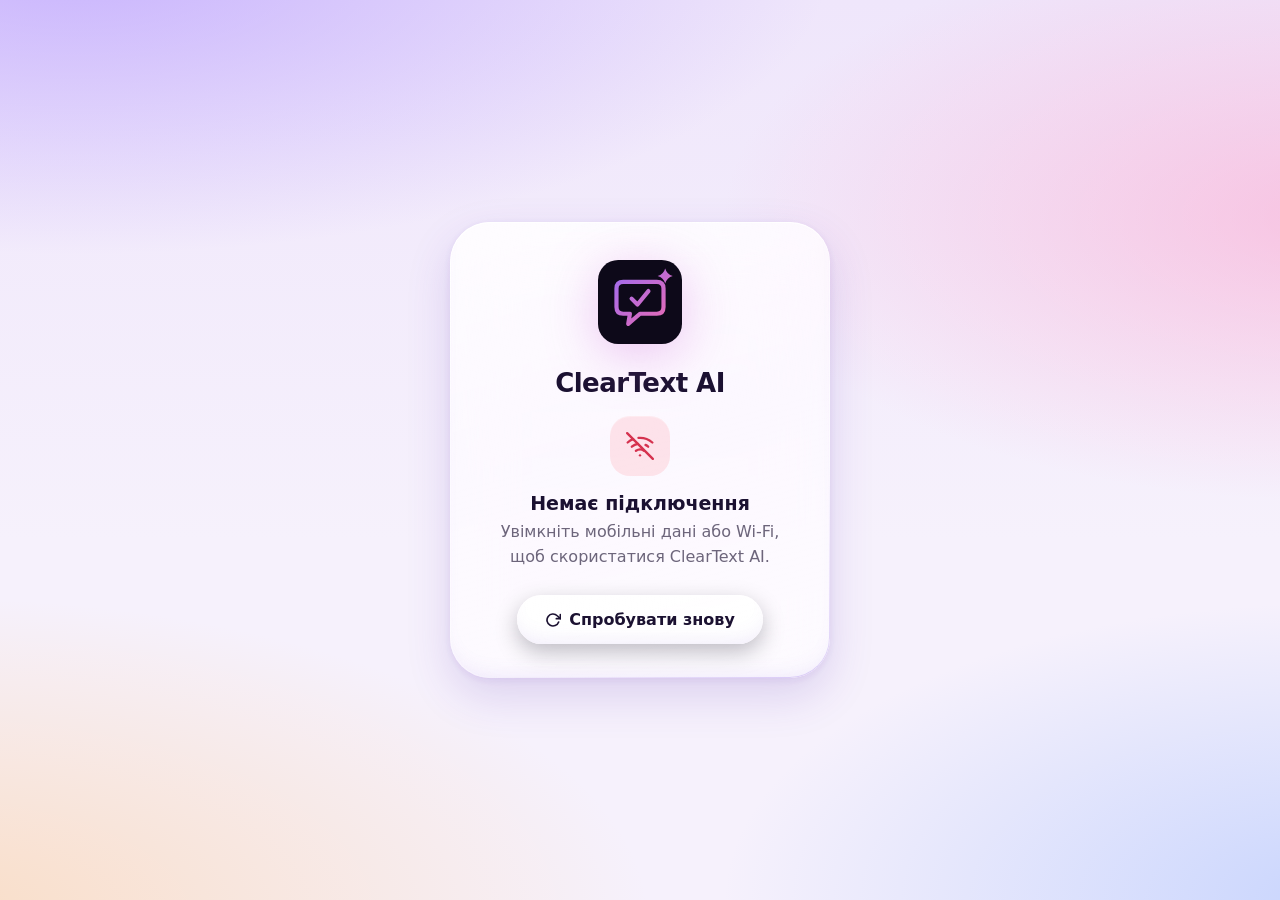
==== commit 65b22b21: "Add files via upload" ====
--- a/offline.html
+++ b/offline.html
@@ -6,231 +6,144 @@
 <meta name="apple-mobile-web-app-capable" content="yes">
 <meta name="mobile-web-app-capable" content="yes">
 <meta name="apple-mobile-web-app-status-bar-style" content="black-translucent">
-<meta name="theme-color" content="#080c18">
+<meta name="theme-color" content="#0c0818" media="(prefers-color-scheme: dark)">
+<meta name="theme-color" content="#f6f1fc" media="(prefers-color-scheme: light)">
 <title>ClearText AI — Офлайн</title>
-<link href="https://fonts.googleapis.com/css2?family=Nunito:wght@400;600;700;800;900&display=swap" rel="stylesheet">
 <style>
 *, *::before, *::after { box-sizing: border-box; margin: 0; padding: 0; }
+:root { --safe-top: env(safe-area-inset-top, 0px); --safe-bottom: env(safe-area-inset-bottom, 0px); }
+/* ══════════════════════════════════════════════════════════════
+   ClearText AI — редизайн «Liquid Glass» (iOS 27)
+   Нейтральне статичне тло, скляні поверхні з кромкою-відблиском,
+   фіолетово-рожево-бурштиновий акцент. Рух — лише у відповідь на дії.
+   ══════════════════════════════════════════════════════════════ */
 
 :root {
-  --safe-top: env(safe-area-inset-top, 0px);
-  --safe-bottom: env(safe-area-inset-bottom, 0px);
+  --ct-bg: #0c0818;
+  --ct-text: #ffffff;
+  --ct-text2: rgba(255,255,255,0.68);
+  --ct-text3: rgba(255,255,255,0.42);
+  --ct-fill: rgba(255,255,255,0.075);
+  --ct-fill2: rgba(255,255,255,0.13);
+  --ct-fill3: rgba(255,255,255,0.06);
+  --ct-hair: rgba(255,255,255,0.10);
+  --ct-rim-hi: rgba(255,255,255,0.55);
+  --ct-rim-lo: rgba(255,255,255,0.05);
+  --ct-rim-end: rgba(255,255,255,0.28);
+  --ct-shadow: 0 22px 54px rgba(4,1,18,0.48), 0 3px 12px rgba(4,1,18,0.30);
+  --ct-sheen: linear-gradient(165deg, rgba(255,255,255,0.13), rgba(255,255,255,0.03) 46%, rgba(255,255,255,0.065));
+  --ct-inner: inset 0 1px 0 rgba(255,255,255,0.24), inset 0 -16px 30px -20px rgba(255,255,255,0.14);
+  --ct-a1: #8b6cff;
+  --ct-a2: #ff5fa2;
+  --ct-a3: #ffab4d;
+  --ct-accent: linear-gradient(118deg, #7a5cff 0%, #cf4fd6 46%, #ff6584 100%);
+  --ct-accent-glow: rgba(205,80,215,0.45);
+  --ct-ok: #5ee6a8;
+  --ct-bad: #ff7d88;
+  --ct-warn: #ffc45e;
+  --ct-link: #cdbdff;
+  --ct-sheet: #181029;
+  --ct-blur: blur(30px) saturate(190%);
+  --ct-mesh:
+    radial-gradient(120% 58% at 0% 0%, rgba(124,82,255,0.72), transparent 62%),
+    radial-gradient(90% 52% at 100% 30%, rgba(255,72,160,0.42), transparent 66%),
+    radial-gradient(100% 56% at 0% 78%, rgba(255,142,72,0.30), transparent 66%),
+    radial-gradient(90% 56% at 100% 100%, rgba(70,92,255,0.46), transparent 66%),
+    linear-gradient(180deg, #1b1040, #0e0920 55%, #0c0818);
 }
 
-html, body {
-  height: 100%;
-  height: 100dvh;
+@media (prefers-color-scheme: light) {
+  :root {
+    --ct-bg: #f6f1fc;
+    --ct-text: #1b1131;
+    --ct-text2: rgba(27,17,49,0.64);
+    --ct-text3: rgba(27,17,49,0.40);
+    --ct-fill: rgba(255,255,255,0.56);
+    --ct-fill2: rgba(255,255,255,0.80);
+    --ct-fill3: rgba(110,78,190,0.07);
+    --ct-hair: rgba(60,30,120,0.10);
+    --ct-rim-hi: rgba(255,255,255,0.98);
+    --ct-rim-lo: rgba(255,255,255,0.30);
+    --ct-rim-end: rgba(150,110,230,0.30);
+    --ct-shadow: 0 18px 44px rgba(96,56,180,0.17), 0 2px 8px rgba(96,56,180,0.09);
+    --ct-sheen: linear-gradient(165deg, rgba(255,255,255,0.70), rgba(255,255,255,0.12) 48%, rgba(255,255,255,0.30));
+    --ct-inner: inset 0 1px 0 rgba(255,255,255,0.95), inset 0 -14px 26px -20px rgba(130,90,220,0.22);
+    --ct-accent-glow: rgba(200,80,210,0.32);
+    --ct-ok: #14935f;
+    --ct-bad: #d5324f;
+    --ct-warn: #b66a00;
+    --ct-link: #6a45e0;
+    --ct-sheet: #f6f1fc;
+    --ct-mesh:
+      radial-gradient(95% 52% at 6% -4%, rgba(170,140,255,0.55), transparent 62%),
+      radial-gradient(72% 48% at 104% 24%, rgba(255,150,196,0.46), transparent 66%),
+      radial-gradient(86% 54% at -6% 102%, rgba(255,196,128,0.44), transparent 66%),
+      radial-gradient(72% 50% at 104% 100%, rgba(134,172,255,0.40), transparent 66%),
+      linear-gradient(180deg, #efe6fb, #f6f1fc 60%);
+  }
 }
 
+
+html, body { height: 100%; height: 100dvh; }
 body {
-  font-family: 'Nunito', sans-serif;
-  background: #080c18;
-  color: #fff;
-  min-height: 100dvh;
-  overflow: hidden;
-  position: relative;
-  display: flex;
-  flex-direction: column;
-  align-items: center;
-  justify-content: center;
+  font-family: -apple-system, BlinkMacSystemFont, 'SF Pro Text', 'Inter', system-ui, 'Segoe UI', Roboto, sans-serif;
+  background: var(--ct-mesh); color: var(--ct-text); min-height: 100dvh;
+  display: flex; align-items: center; justify-content: center;
+  padding: calc(var(--safe-top) + 24px) 20px calc(var(--safe-bottom) + 24px);
+  -webkit-font-smoothing: antialiased;
 }
-
-/* Animated background orbs */
-.bg-mesh { position: fixed; inset: 0; z-index: 0; pointer-events: none; overflow: hidden; }
-.bg-orb { position: absolute; border-radius: 50%; filter: blur(90px); }
-.bg-orb:nth-child(1) {
-  width: 70vw; height: 70vw;
-  background: radial-gradient(circle, #065f46, transparent 70%);
-  top: -20%; left: -20%; opacity: 0.85;
-  animation: o1 22s ease-in-out infinite alternate;
+.card {
+  position: relative; width: 100%; max-width: 380px; padding: 38px 28px 34px; border-radius: 40px; text-align: center;
+  background: var(--ct-sheen), var(--ct-fill);
+  backdrop-filter: var(--ct-blur); -webkit-backdrop-filter: var(--ct-blur);
+  box-shadow: var(--ct-shadow), var(--ct-inner);
 }
-.bg-orb:nth-child(2) {
-  width: 60vw; height: 60vw;
-  background: radial-gradient(circle, #1e3a8a, transparent 70%);
-  bottom: -15%; right: -15%; opacity: 0.75;
-  animation: o2 18s ease-in-out infinite alternate;
+.card::before {
+  content: ''; position: absolute; inset: 0; border-radius: inherit; padding: 1px; pointer-events: none;
+  background: linear-gradient(150deg, var(--ct-rim-hi), var(--ct-rim-lo) 30%, var(--ct-rim-lo) 68%, var(--ct-rim-end));
+  -webkit-mask: linear-gradient(#000 0 0) content-box, linear-gradient(#000 0 0);
+  -webkit-mask-composite: xor; mask-composite: exclude;
 }
-.bg-orb:nth-child(3) {
-  width: 50vw; height: 50vw;
-  background: radial-gradient(circle, #581c87, transparent 70%);
-  top: 35%; left: 30%; opacity: 0.6;
-  animation: o1 14s ease-in-out infinite alternate-reverse;
+.ct-logo { width: 84px; height: 84px; margin: 0 auto 18px; filter: drop-shadow(0 10px 26px var(--ct-accent-glow)); }
+.ct-logo svg { display: block; width: 84px; height: 84px; }
+h1 { font-size: 26px; font-weight: 700; letter-spacing: -0.02em; margin-bottom: 18px; }
+.tile {
+  width: 60px; height: 60px; margin: 0 auto 16px; border-radius: 20px; color: var(--ct-bad);
+  display: flex; align-items: center; justify-content: center;
+  background: rgba(255,90,110,0.14); box-shadow: inset 0 1px 0 rgba(255,255,255,0.28);
 }
-@keyframes o1 { 0%{transform:translate(0,0) scale(1)} 100%{transform:translate(5vw,-4vh) scale(1.08)} }
-@keyframes o2 { 0%{transform:translate(0,0) scale(1)} 100%{transform:translate(-4vw,5vh) scale(0.92)} }
-
-/* Main content */
-.content {
-  position: relative;
-  z-index: 10;
-  display: flex;
-  flex-direction: column;
-  align-items: center;
-  justify-content: center;
-  flex: 1;
-  padding: calc(var(--safe-top) + 24px) 32px calc(var(--safe-bottom) + 24px);
-  text-align: center;
-  animation: fadeIn 0.8s ease forwards;
+h2 { font-size: 19px; font-weight: 700; margin-bottom: 6px; }
+p { font-size: 16px; font-weight: 500; line-height: 1.55; color: var(--ct-text2); }
+.btn {
+  margin-top: 26px; display: inline-flex; align-items: center; gap: 8px; padding: 15px 28px; border-radius: 999px;
+  color: var(--ct-text); font-size: 16px; font-weight: 600; text-decoration: none;
+  background: var(--ct-sheen), var(--ct-fill2); box-shadow: var(--ct-inner), 0 8px 22px rgba(4,1,18,0.25);
 }
-
-@keyframes fadeIn {
-  from { opacity: 0; transform: translateY(16px); }
-  to   { opacity: 1; transform: translateY(0); }
-}
-
-/* Logo */
-.logo-wrap {
-  width: 100px; height: 100px;
-  margin: 0 auto 28px;
-  animation: pulse 3s ease-in-out infinite;
-}
-@keyframes pulse {
-  0%, 100% { transform: scale(1); filter: drop-shadow(0 0 20px rgba(52,211,153,0.4)); }
-  50%       { transform: scale(1.04); filter: drop-shadow(0 0 36px rgba(52,211,153,0.7)); }
-}
-
-.app-name {
-  font-size: 32px;
-  font-weight: 900;
-  letter-spacing: -0.03em;
-  background: linear-gradient(135deg, #fff 30%, #34d399 70%, #60a5fa);
-  -webkit-background-clip: text;
-  -webkit-text-fill-color: transparent;
-  background-clip: text;
-  margin-bottom: 48px;
-}
-
-/* Offline icon */
-.offline-icon {
-  width: 56px; height: 56px;
-  background: rgba(251,113,133,0.12);
-  border: 1px solid rgba(251,113,133,0.3);
-  border-radius: 18px;
-  display: flex; align-items: center; justify-content: center;
-  margin: 0 auto 18px;
-  box-shadow: 0 8px 32px rgba(251,113,133,0.15);
-}
-
-.offline-title {
-  font-size: 20px;
-  font-weight: 900;
-  color: #fff;
-  margin-bottom: 10px;
-}
-
-.offline-text {
-  font-size: 14px;
-  font-weight: 600;
-  color: rgba(255,255,255,0.55);
-  line-height: 1.7;
-  max-width: 280px;
-  margin: 0 auto 32px;
-}
-
-/* Retry button */
-.btn-retry {
-  display: inline-flex;
-  align-items: center;
-  gap: 8px;
-  padding: 13px 28px;
-  background: linear-gradient(135deg, rgba(52,211,153,0.25), rgba(96,165,250,0.2));
-  border: 1px solid rgba(52,211,153,0.35);
-  border-top: 1px solid rgba(255,255,255,0.25);
-  border-radius: 14px;
-  color: #fff;
-  font-family: 'Nunito', sans-serif;
-  font-size: 14px;
-  font-weight: 800;
-  cursor: pointer;
-  letter-spacing: 0.03em;
-  backdrop-filter: blur(20px);
-  box-shadow: 0 4px 24px rgba(52,211,153,0.15), inset 0 1px 0 rgba(255,255,255,0.15);
-  transition: all 0.2s;
-  text-decoration: none;
-}
-.btn-retry:hover { transform: translateY(-1px); box-shadow: 0 8px 32px rgba(52,211,153,0.25); }
-.btn-retry:active { transform: scale(0.97); }
-
-/* Footer */
-.footer {
-  position: relative;
-  z-index: 10;
-  padding-bottom: calc(var(--safe-bottom) + 20px);
-  font-size: 11px;
-  font-weight: 700;
-  letter-spacing: 0.12em;
-  text-transform: uppercase;
-  color: rgba(255,255,255,0.2);
-}
+.btn:active { transform: scale(0.96); }
+.btn:focus-visible { outline: 2px solid var(--ct-a1); outline-offset: 3px; }
 </style>
 </head>
 <body>
-
-<div class="bg-mesh">
-  <div class="bg-orb"></div>
-  <div class="bg-orb"></div>
-  <div class="bg-orb"></div>
-</div>
-
-<div class="content">
-
-  <!-- Logo -->
-  <div class="logo-wrap">
-    <svg width="100" height="100" viewBox="0 0 80 80" fill="none" xmlns="http://www.w3.org/2000/svg">
-      <defs>
-        <linearGradient id="lg" x1="0" y1="0" x2="80" y2="80" gradientUnits="userSpaceOnUse">
-          <stop offset="0%" stop-color="#34d399"/>
-          <stop offset="100%" stop-color="#60a5fa"/>
-        </linearGradient>
-      </defs>
-      <rect width="80" height="80" rx="22" fill="#0b1120"/>
-      <circle cx="40" cy="40" r="6"   fill="url(#lg)"/>
-      <circle cx="40" cy="16"  r="4.5" fill="url(#lg)" opacity=".75"/>
-      <circle cx="62" cy="28"  r="4.5" fill="url(#lg)" opacity=".75"/>
-      <circle cx="62" cy="52"  r="4.5" fill="url(#lg)" opacity=".75"/>
-      <circle cx="40" cy="64"  r="4.5" fill="url(#lg)" opacity=".75"/>
-      <circle cx="18" cy="52"  r="4.5" fill="url(#lg)" opacity=".75"/>
-      <circle cx="18" cy="28"  r="4.5" fill="url(#lg)" opacity=".75"/>
-      <line x1="40" y1="40" x2="40"  y2="16"  stroke="url(#lg)" stroke-width="1.4" stroke-opacity=".45"/>
-      <line x1="40" y1="40" x2="62"  y2="28"  stroke="url(#lg)" stroke-width="1.4" stroke-opacity=".45"/>
-      <line x1="40" y1="40" x2="62"  y2="52"  stroke="url(#lg)" stroke-width="1.4" stroke-opacity=".45"/>
-      <line x1="40" y1="40" x2="40"  y2="64"  stroke="url(#lg)" stroke-width="1.4" stroke-opacity=".45"/>
-      <line x1="40" y1="40" x2="18"  y2="52"  stroke="url(#lg)" stroke-width="1.4" stroke-opacity=".45"/>
-      <line x1="40" y1="40" x2="18"  y2="28"  stroke="url(#lg)" stroke-width="1.4" stroke-opacity=".45"/>
-    </svg>
-  </div>
-
-  <div class="app-name">ClearText AI</div>
-
-  <!-- Offline message -->
-  <div class="offline-icon">
-    <svg width="26" height="26" viewBox="0 0 24 24" fill="none" stroke="#fb7185" stroke-width="2" stroke-linecap="round" stroke-linejoin="round">
-      <line x1="1" y1="1" x2="23" y2="23"/>
-      <path d="M16.72 11.06A10.94 10.94 0 0 1 19 12.55"/>
-      <path d="M5 12.55a10.94 10.94 0 0 1 5.17-2.39"/>
-      <path d="M10.71 5.05A16 16 0 0 1 22.56 9"/>
-      <path d="M1.42 9a15.91 15.91 0 0 1 4.7-2.88"/>
-      <path d="M8.53 16.11a6 6 0 0 1 6.95 0"/>
-      <line x1="12" y1="20" x2="12.01" y2="20"/>
-    </svg>
-  </div>
-
-  <div class="offline-title">Немає підключення</div>
-  <div class="offline-text">
-    Увімкніть мобільні дані або Wi-Fi,<br>щоб скористатися ClearText AI.
-  </div>
-
-  <a class="btn-retry" href="/">
-    <svg width="15" height="15" viewBox="0 0 24 24" fill="none" stroke="currentColor" stroke-width="2.5" stroke-linecap="round" stroke-linejoin="round">
-      <polyline points="23 4 23 10 17 10"/>
-      <path d="M20.49 15a9 9 0 1 1-2.12-9.36L23 10"/>
-    </svg>
-    Спробувати знову
-  </a>
-
-</div>
-
-<div class="footer">ClearText AI</div>
-
+  <main class="card">
+    <div class="ct-logo ct-logo--splash" style="margin-bottom:24px">
+      <svg width="80" height="80" viewBox="0 0 80 80" fill="none" xmlns="http://www.w3.org/2000/svg">
+        <defs><linearGradient id="ol" x1="0" y1="0" x2="80" y2="80" gradientUnits="userSpaceOnUse"><stop offset="0%" stop-color="#8b6cff"/><stop offset="100%" stop-color="#ff6aa0"/></linearGradient></defs>
+        <rect width="80" height="80" rx="19.2" fill="#0d0919"/>
+        <path d="M17.6 27.2 Q17.6 20.8 24 20.8 L56 20.8 Q62.4 20.8 62.4 27.2 L62.4 44.8 Q62.4 51.2 56 51.2 L40 51.2 L28.8 60.8 L30.4 51.2 L24 51.2 Q17.6 51.2 17.6 44.8 Z" fill="none" stroke="url(#ol)" stroke-width="4" stroke-linejoin="round"/>
+        <path d="M32 36.8 L37.6 42.4 L48 29.6" fill="none" stroke="url(#ol)" stroke-width="4" stroke-linecap="round" stroke-linejoin="round"/>
+        <path d="M64 8 Q65.6 13.6 71.2 15.2 Q65.6 16.8 64 22.4 Q62.4 16.8 56.8 15.2 Q62.4 13.6 64 8 Z" fill="url(#ol)"/>
+      </svg>
+    </div>
+    <h1>ClearText AI</h1>
+    <div class="tile">
+      <svg width="28" height="28" viewBox="0 0 24 24" fill="none" stroke="currentColor" stroke-width="2" stroke-linecap="round" stroke-linejoin="round"><line x1="1" y1="1" x2="23" y2="23"/><path d="M16.72 11.06A10.94 10.94 0 0 1 19 12.55"/><path d="M5 12.55a10.94 10.94 0 0 1 5.17-2.39"/><path d="M10.71 5.05A16 16 0 0 1 22.56 9"/><path d="M1.42 9a15.91 15.91 0 0 1 4.7-2.88"/><path d="M8.53 16.11a6 6 0 0 1 6.95 0"/><line x1="12" y1="20" x2="12.01" y2="20"/></svg>
+    </div>
+    <h2>Немає підключення</h2>
+    <p>Увімкніть мобільні дані або Wi-Fi,<br>щоб скористатися ClearText AI.</p>
+    <a class="btn" href="/">
+      <svg width="16" height="16" viewBox="0 0 24 24" fill="none" stroke="currentColor" stroke-width="2.5" stroke-linecap="round" stroke-linejoin="round"><polyline points="23 4 23 10 17 10"/><path d="M20.49 15a9 9 0 1 1-2.12-9.36L23 10"/></svg>
+      Спробувати знову
+    </a>
+  </main>
 </body>
 </html>
